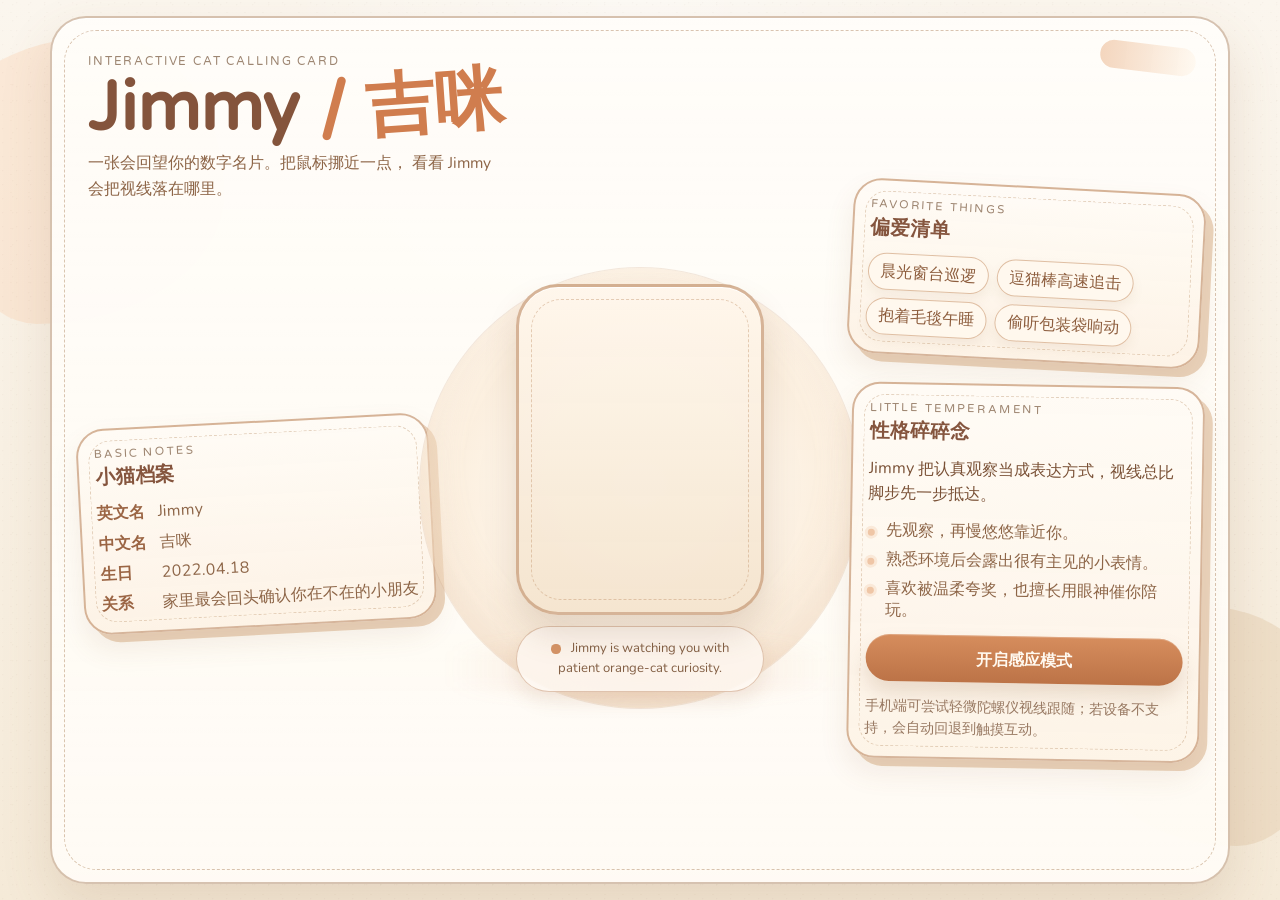
==== src/index.html @ 65460639 "init" ====
<!DOCTYPE html>
<html lang="zh-CN">
<head>
    <meta charset="UTF-8">
    <meta name="viewport" content="width=device-width, initial-scale=1.0">
    <title>Jimmy | 吉咪的小猫名片</title>
    <meta
        name="description"
        content="Jimmy 吉咪的互动名片页。把鼠标移到不同位置，看看小猫如何转头望向你。"
    >
    <link rel="preconnect" href="https://fonts.googleapis.com">
    <link rel="preconnect" href="https://fonts.gstatic.com" crossorigin>
    <link
        href="https://fonts.googleapis.com/css2?family=Varela+Round&family=Nunito:wght@400;500;600;700&display=swap"
        rel="stylesheet"
    >
    <link rel="stylesheet" href="./styles.css">
</head>
<body>
    <div class="page-shell">
        <div class="paper-noise" aria-hidden="true"></div>
        <main class="card-stage" aria-labelledby="hero-title">
            <header class="hero-intro">
                <p class="eyebrow">Interactive Cat Calling Card</p>
                <h1 id="hero-title">Jimmy <span>/ 吉咪</span></h1>
                <p class="hero-copy">
                    一张会回望你的数字名片。把鼠标挪近一点，
                    看看 Jimmy 会把视线落在哪里。
                </p>
            </header>

            <section class="profile-board" aria-label="Jimmy 的名片信息">
                <article class="note-card note-card-a" aria-labelledby="profile-basic">
                    <p class="card-tag">basic notes</p>
                    <h2 id="profile-basic">小猫档案</h2>
                    <dl class="profile-list" id="profile-basic-list"></dl>
                </article>

                <div class="cat-spotlight">
                    <div class="spotlight-ring spotlight-ring-back" aria-hidden="true"></div>
                    <figure class="sprite-portrait">
                        <div
                            class="sprite-window"
                            id="sprite-window"
                            role="img"
                            aria-label="Jimmy 的互动头像，会跟随你的鼠标或设备方向转头"
                        >
                            <div class="sprite-sheet sprite-sheet-base" id="sprite-sheet-base"></div>
                            <div class="sprite-sheet sprite-sheet-blend" id="sprite-sheet-blend"></div>
                        </div>
                        <figcaption class="sprite-caption">
                            <span class="caption-pin"></span>
                            Jimmy is watching you with patient orange-cat curiosity.
                        </figcaption>
                    </figure>
                    <div class="spotlight-ring spotlight-ring-front" aria-hidden="true"></div>
                </div>

                <article class="note-card note-card-b" aria-labelledby="profile-likes">
                    <p class="card-tag">favorite things</p>
                    <h2 id="profile-likes">偏爱清单</h2>
                    <ul class="pill-list" id="likes-list"></ul>
                </article>

                <article class="note-card note-card-c" aria-labelledby="profile-traits">
                    <p class="card-tag">little temperament</p>
                    <h2 id="profile-traits">性格碎碎念</h2>
                    <p class="tagline" id="tagline-text"></p>
                    <ul class="traits-list" id="traits-list"></ul>
                    <button type="button" class="sensor-button" id="sensor-button">
                        开启感应模式
                    </button>
                    <p class="sensor-hint" id="sensor-hint">
                        手机端可尝试轻微陀螺仪视线跟随；若设备不支持，会自动回退到触摸互动。
                    </p>
                </article>
            </section>
        </main>
    </div>

    <script src="./main.js"></script>
</body>
</html>
---- src/styles.css ----
:root {
    --bg: #f7f0e3;
    --bg-deep: #efe2cb;
    --paper: rgba(255, 251, 244, 0.94);
    --paper-strong: #fff9f0;
    --ink: #734c31;
    --ink-soft: #8d6547;
    --accent: #d07d4e;
    --accent-soft: #efc6a6;
    --line: #cda886;
    --shadow: rgba(146, 101, 62, 0.16);
    --shadow-strong: rgba(122, 84, 51, 0.24);
    --frame-width: 834px;
    --frame-height: 1112px;
    --card-radius: 28px;
    --card-border: 2px;
    --stage-width: min(1180px, calc(100vw - 2rem));
}

*,
*::before,
*::after {
    box-sizing: border-box;
}

html,
body {
    margin: 0;
    min-height: 100%;
}

body {
    font-family: "Nunito", sans-serif;
    color: var(--ink);
    background:
        radial-gradient(circle at top, rgba(255, 255, 255, 0.5), transparent 32%),
        linear-gradient(180deg, #fbf6ee 0%, #f5ead8 100%);
    overflow-x: hidden;
}

body::before,
body::after {
    content: "";
    position: fixed;
    inset: auto;
    pointer-events: none;
    z-index: 0;
    filter: blur(0.4px);
}

body::before {
    top: 4vh;
    left: -4rem;
    width: 18rem;
    height: 18rem;
    border-radius: 59% 41% 65% 35% / 39% 55% 45% 61%;
    background: rgba(251, 215, 186, 0.42);
}

body::after {
    right: -3rem;
    bottom: 6vh;
    width: 15rem;
    height: 15rem;
    border-radius: 47% 53% 38% 62% / 54% 43% 57% 46%;
    background: rgba(224, 196, 163, 0.38);
}

.page-shell {
    position: relative;
    min-height: 100vh;
    display: grid;
    place-items: center;
    padding: 1rem;
}

.paper-noise {
    position: fixed;
    inset: 0;
    pointer-events: none;
    opacity: 0.13;
    background-image:
        radial-gradient(circle at 20% 20%, rgba(98, 64, 37, 0.22) 0 0.7px, transparent 0.8px),
        radial-gradient(circle at 80% 30%, rgba(98, 64, 37, 0.18) 0 0.7px, transparent 0.8px),
        radial-gradient(circle at 60% 70%, rgba(98, 64, 37, 0.16) 0 0.8px, transparent 0.9px);
    background-size: 14px 14px, 16px 16px, 18px 18px;
    z-index: 0;
}

.card-stage {
    position: relative;
    z-index: 1;
    width: var(--stage-width);
    min-height: min(920px, calc(100vh - 2rem));
    background:
        linear-gradient(180deg, rgba(255, 255, 255, 0.42), rgba(255, 255, 255, 0.18)),
        var(--paper);
    border: var(--card-border) solid rgba(164, 122, 87, 0.45);
    border-radius: 36px;
    box-shadow:
        0 22px 50px var(--shadow),
        inset 0 1px 0 rgba(255, 255, 255, 0.85);
    padding: 1.25rem;
    overflow: hidden;
}

.card-stage::before,
.card-stage::after {
    content: "";
    position: absolute;
    pointer-events: none;
    border-radius: 32px;
}

.card-stage::before {
    inset: 12px;
    border: 1.5px dashed rgba(176, 135, 98, 0.48);
}

.card-stage::after {
    right: 2rem;
    top: 1.6rem;
    width: 96px;
    height: 28px;
    background: linear-gradient(90deg, rgba(239, 198, 166, 0.8), rgba(255, 241, 223, 0.35));
    border-radius: 999px;
    transform: rotate(7deg);
    opacity: 0.9;
}

.hero-intro {
    position: relative;
    z-index: 2;
    display: grid;
    gap: 0.5rem;
    max-width: 28rem;
    padding: 1rem 1rem 0;
}

.eyebrow,
.card-tag {
    margin: 0;
    font-family: "Varela Round", sans-serif;
    text-transform: uppercase;
    letter-spacing: 0.16em;
    font-size: 0.72rem;
    color: rgba(116, 82, 56, 0.7);
}

.hero-intro h1 {
    margin: 0;
    font-family: "Varela Round", sans-serif;
    font-size: clamp(2.6rem, 5.4vw, 4.4rem);
    line-height: 0.95;
    color: #84543c;
}

.hero-intro h1 span {
    display: inline-block;
    color: var(--accent);
    transform: rotate(-4deg) translateY(-2px);
}

.hero-copy {
    margin: 0;
    max-width: 26rem;
    font-size: 0.98rem;
    line-height: 1.68;
    color: var(--ink-soft);
}

.profile-board {
    position: relative;
    display: grid;
    grid-template-columns: minmax(220px, 0.9fr) minmax(300px, 1fr) minmax(220px, 0.9fr);
    grid-template-areas:
        "left cat right"
        "left cat lower";
    align-items: center;
    gap: 0.8rem;
    min-height: 560px;
    padding: 0.25rem 0.35rem 0.35rem;
}

.note-card {
    position: relative;
    background: linear-gradient(180deg, rgba(255, 251, 246, 0.95), rgba(253, 243, 229, 0.92));
    border: 2px solid rgba(198, 154, 120, 0.72);
    border-radius: var(--card-radius);
    box-shadow:
        0 14px 28px rgba(146, 101, 62, 0.11),
        8px 8px 0 rgba(232, 205, 178, 0.85);
    padding: 1rem 1rem 1.08rem;
}

.note-card::before {
    content: "";
    position: absolute;
    inset: 10px;
    border: 1px dashed rgba(197, 161, 126, 0.48);
    border-radius: 22px;
    pointer-events: none;
}

.note-card h2 {
    margin: 0.2rem 0 0.75rem;
    font-family: "Varela Round", sans-serif;
    font-size: 1.22rem;
    color: #85553e;
}

.note-card-a {
    grid-area: left;
    transform: rotate(-3deg) translateY(2.25rem);
}

.note-card-b {
    grid-area: right;
    transform: rotate(3deg) translateY(-1.25rem);
}

.note-card-c {
    grid-area: lower;
    transform: rotate(1deg) translateY(-0.6rem);
}

.profile-list {
    display: grid;
    grid-template-columns: auto 1fr;
    gap: 0.52rem 0.82rem;
    margin: 0;
}

.profile-list dt {
    font-weight: 700;
    color: #9b6544;
}

.profile-list dd {
    margin: 0;
    color: var(--ink-soft);
}

.pill-list,
.traits-list {
    list-style: none;
    margin: 0;
    padding: 0;
}

.pill-list {
    display: flex;
    flex-wrap: wrap;
    gap: 0.5rem;
}

.pill-list li {
    padding: 0.4rem 0.72rem;
    border-radius: 999px;
    background: rgba(255, 248, 238, 0.96);
    border: 1.5px solid rgba(203, 155, 117, 0.62);
    color: #8d5d3d;
    box-shadow: 0 6px 12px rgba(146, 101, 62, 0.08);
}

.tagline {
    margin: 0 0 0.75rem;
    color: #7a5136;
    line-height: 1.58;
}

.traits-list {
    display: grid;
    gap: 0.44rem;
    color: var(--ink-soft);
}

.traits-list li {
    position: relative;
    padding-left: 1.15rem;
}

.traits-list li::before {
    content: "";
    position: absolute;
    left: 0;
    top: 0.65rem;
    width: 0.45rem;
    height: 0.45rem;
    border-radius: 50%;
    background: var(--accent-soft);
    box-shadow: 0 0 0 3px rgba(239, 198, 166, 0.3);
}

.cat-spotlight {
    grid-area: cat;
    position: relative;
    display: grid;
    place-items: center;
    min-height: 450px;
    padding: 0.35rem 0;
}

.spotlight-ring {
    position: absolute;
    border-radius: 50%;
    pointer-events: none;
}

.spotlight-ring-back {
    width: min(64vw, 440px);
    height: min(64vw, 440px);
    background:
        radial-gradient(circle, rgba(255, 251, 246, 0.94) 0%, rgba(249, 229, 204, 0.55) 58%, rgba(239, 210, 181, 0.14) 100%);
    box-shadow:
        0 0 0 1px rgba(205, 168, 134, 0.25),
        inset 0 -24px 40px rgba(228, 197, 166, 0.34);
}

.spotlight-ring-front {
    bottom: 1rem;
    width: min(72vw, 480px);
    height: 56px;
    border-radius: 50%;
    background: radial-gradient(circle, rgba(208, 125, 78, 0.18) 0%, rgba(208, 125, 78, 0.04) 62%, transparent 80%);
    filter: blur(8px);
}

.sprite-portrait {
    position: relative;
    margin: 0;
    display: grid;
    gap: 0.7rem;
    justify-items: center;
    z-index: 1;
}

.sprite-window {
    position: relative;
    width: min(100%, 340px);
    aspect-ratio: 834 / 1112;
    border-radius: 42px;
    overflow: hidden;
    border: 3px solid rgba(198, 154, 120, 0.72);
    background:
        linear-gradient(180deg, rgba(255, 247, 236, 0.95), rgba(244, 228, 206, 0.92));
    box-shadow:
        0 20px 32px rgba(122, 84, 51, 0.18),
        inset 0 1px 0 rgba(255, 255, 255, 0.86);
}

.sprite-window::before {
    content: "";
    position: absolute;
    inset: 12px;
    border: 1px dashed rgba(192, 146, 106, 0.42);
    border-radius: 30px;
    pointer-events: none;
    z-index: 1;
}

.sprite-window.is-idle {
    animation: breathingGlow 4.2s ease-in-out infinite;
}

.sprite-sheet {
    position: absolute;
    inset: 0 auto auto 0;
    width: var(--frame-width);
    height: var(--frame-height);
    background-image: url("./assets/sprite.webp");
    background-repeat: no-repeat;
    background-size: 10008px 11120px;
    transform-origin: top left;
    transform: scale(calc(min(420, max(260, 36vw)) / var(--frame-width)));
    will-change: transform, opacity, background-position;
}

.sprite-sheet-base {
    opacity: 1;
}

.sprite-sheet-blend {
    opacity: 0;
}

.sprite-caption {
    max-width: 15.5rem;
    margin: 0;
    padding: 0.75rem 1rem;
    border-radius: 999px;
    background: rgba(255, 250, 244, 0.84);
    border: 1.5px solid rgba(198, 154, 120, 0.55);
    color: rgba(120, 82, 54, 0.92);
    text-align: center;
    font-size: 0.82rem;
    line-height: 1.52;
    box-shadow: 0 10px 18px rgba(146, 101, 62, 0.1);
}

.caption-pin {
    display: inline-block;
    width: 0.58rem;
    height: 0.58rem;
    margin-right: 0.45rem;
    border-radius: 50%;
    background: #d59466;
    vertical-align: middle;
}

.sensor-button {
    appearance: none;
    border: 0;
    border-radius: 999px;
    margin-top: 0.85rem;
    padding: 0.78rem 1.05rem;
    width: 100%;
    font: inherit;
    font-weight: 700;
    color: #fff9f0;
    background: linear-gradient(180deg, #d68d5d, #bc7347);
    box-shadow:
        0 12px 20px rgba(146, 101, 62, 0.18),
        inset 0 1px 0 rgba(255, 255, 255, 0.22);
    cursor: pointer;
    transition: transform 180ms ease, box-shadow 180ms ease, filter 180ms ease;
}

.sensor-button:hover,
.sensor-button:focus-visible {
    transform: translateY(-2px);
    box-shadow:
        0 16px 24px rgba(146, 101, 62, 0.2),
        inset 0 1px 0 rgba(255, 255, 255, 0.25);
    filter: saturate(1.05);
}

.sensor-button:focus-visible {
    outline: 3px solid rgba(210, 125, 78, 0.25);
    outline-offset: 3px;
}

.sensor-button.is-disabled {
    opacity: 0.68;
}

.sensor-hint {
    margin: 0.85rem 0 0;
    color: rgba(123, 86, 60, 0.78);
    font-size: 0.88rem;
    line-height: 1.56;
}

@keyframes breathingGlow {
    0%,
    100% {
        box-shadow:
            0 18px 28px rgba(122, 84, 51, 0.16),
            inset 0 1px 0 rgba(255, 255, 255, 0.86);
        transform: translateY(0);
    }

    50% {
        box-shadow:
            0 24px 34px rgba(122, 84, 51, 0.22),
            inset 0 1px 0 rgba(255, 255, 255, 0.92);
        transform: translateY(-2px);
    }
}

@media (max-width: 980px) {
    .card-stage {
        min-height: auto;
        padding: 1rem;
    }

    .profile-board {
        grid-template-columns: 1fr;
        grid-template-areas:
            "cat"
            "left"
            "right"
            "lower";
        gap: 1rem;
        min-height: auto;
        padding-bottom: 0.5rem;
    }

    .hero-intro {
        padding: 0.5rem 0.5rem 0;
    }

    .note-card-a,
    .note-card-b,
    .note-card-c {
        transform: none;
    }

    .cat-spotlight {
        min-height: 0;
        padding: 0.5rem 0 0.75rem;
    }

    .spotlight-ring-back {
        width: min(90vw, 500px);
        height: min(90vw, 500px);
    }

    .spotlight-ring-front {
        bottom: 0;
    }
}

@media (max-height: 760px) and (min-width: 981px) {
    .card-stage {
        padding: 1rem;
    }

    .hero-intro {
        max-width: 24rem;
        gap: 0.35rem;
        padding: 0.55rem 0.6rem 0;
    }

    .eyebrow,
    .card-tag {
        font-size: 0.66rem;
    }

    .hero-intro h1 {
        font-size: clamp(2.2rem, 4.6vw, 3.7rem);
    }

    .hero-copy {
        font-size: 0.9rem;
        line-height: 1.52;
    }

    .profile-board {
        min-height: 390px;
        gap: 0.65rem;
        padding-top: 0.1rem;
        align-items: start;
    }

    .note-card {
        padding: 0.82rem 0.82rem 0.9rem;
    }

    .note-card h2 {
        margin-bottom: 0.55rem;
        font-size: 1.08rem;
    }

    .profile-list,
    .pill-list,
    .traits-list,
    .tagline,
    .sensor-hint {
        font-size: 0.84rem;
    }

    .profile-list {
        gap: 0.35rem 0.6rem;
    }

    .pill-list li {
        padding: 0.28rem 0.55rem;
    }

    .cat-spotlight {
        min-height: 300px;
        padding-top: 0;
    }

    .spotlight-ring-back {
        width: 290px;
        height: 290px;
    }

    .spotlight-ring-front {
        width: 330px;
        height: 38px;
        bottom: 0.2rem;
    }

    .sprite-window {
        width: 220px;
        border-radius: 24px;
    }

    .sprite-window::before {
        inset: 8px;
        border-radius: 18px;
    }

    .sprite-caption {
        display: none;
    }

    .sensor-button {
        margin-top: 0.65rem;
        padding: 0.6rem 0.88rem;
    }

    .sensor-hint {
        margin-top: 0.55rem;
        line-height: 1.45;
    }

    .tagline {
        margin-bottom: 0.45rem;
        line-height: 1.45;
    }

    .traits-list {
        gap: 0.34rem;
    }

    .traits-list li {
        padding-left: 0.95rem;
    }

    .traits-list li::before {
        top: 0.5rem;
    }

    .note-card-a,
    .note-card-b,
    .note-card-c {
        transform: none;
    }
}

@media (max-width: 720px) {
    .page-shell {
        padding: 0.75rem;
    }

    .card-stage {
        width: min(100%, 560px);
        border-radius: 28px;
    }

    .card-stage::after {
        width: 72px;
        height: 24px;
        top: 1.05rem;
        right: 1rem;
    }

    .hero-intro h1 {
        font-size: clamp(2.35rem, 12vw, 3.6rem);
    }

    .hero-copy {
        font-size: 0.97rem;
    }

    .note-card {
        padding: 1rem;
    }

    .note-card h2 {
        font-size: 1.2rem;
    }

    .sprite-window {
        width: min(100%, 320px);
        border-radius: 32px;
    }

    .sprite-caption {
        max-width: 15rem;
        font-size: 0.88rem;
    }
}

@media (max-width: 420px) {
    .page-shell {
        padding: 0.55rem;
    }

    .card-stage {
        width: 100%;
        padding: 0.8rem;
    }

    .card-stage::before {
        inset: 8px;
    }

    .hero-intro {
        gap: 0.45rem;
        padding: 0.25rem 0.25rem 0;
    }

    .hero-copy {
        line-height: 1.68;
    }

    .profile-list {
        grid-template-columns: 1fr;
        gap: 0.2rem;
    }

    .profile-list dt {
        margin-top: 0.5rem;
    }

    .sprite-window {
        width: min(100%, 280px);
    }

    .sensor-button {
        min-height: 48px;
    }
}

@media (prefers-reduced-motion: reduce) {
    *,
    *::before,
    *::after {
        animation: none !important;
        transition: none !important;
        scroll-behavior: auto !important;
    }

    .sprite-window.is-idle {
        animation: none;
    }
}
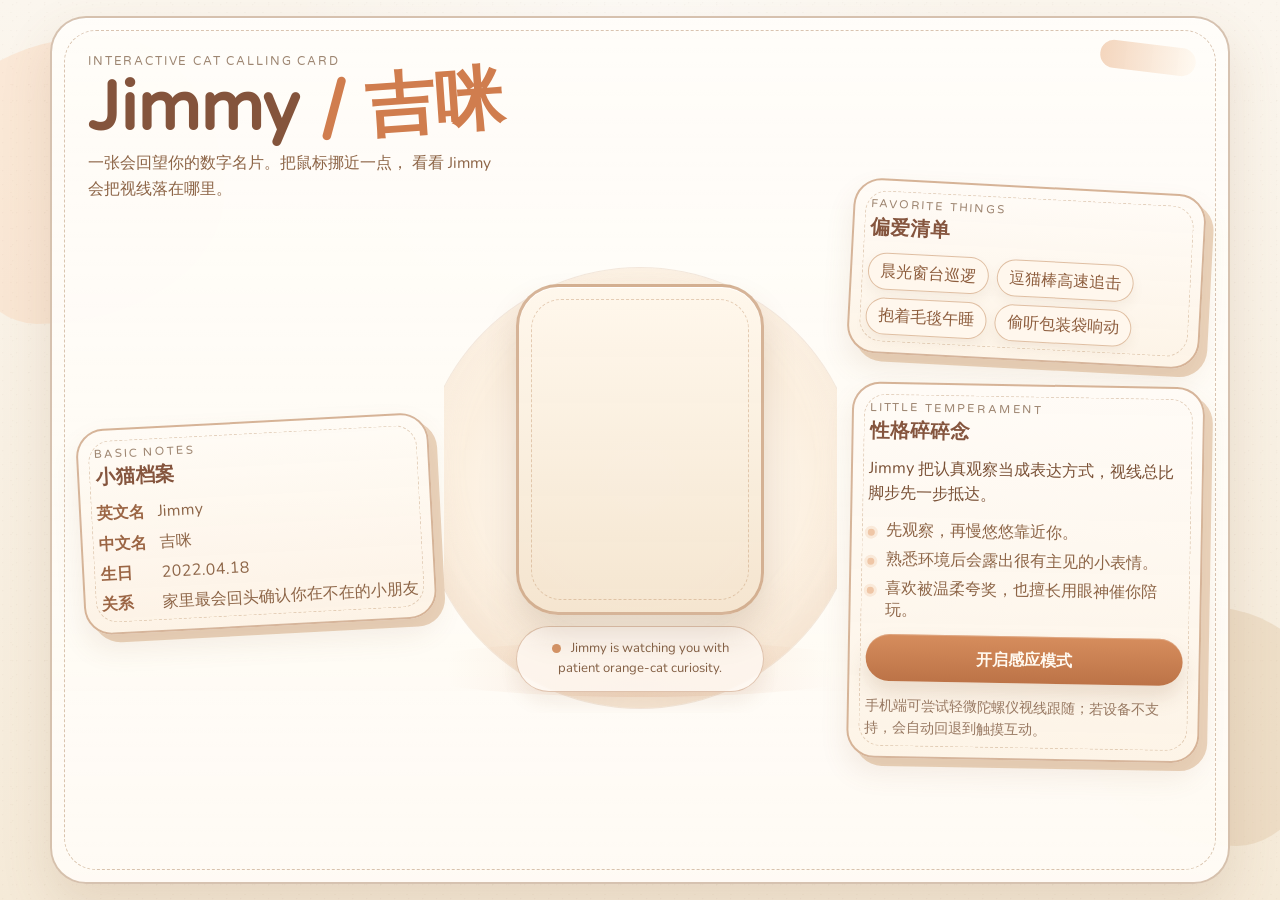
==== commit 3480a25d: "优化加载逻辑" ====
--- a/src/index.html
+++ b/src/index.html
@@ -45,8 +45,10 @@
                             role="img"
                             aria-label="Jimmy 的互动头像，会跟随你的鼠标或设备方向转头"
                         >
-                            <div class="sprite-sheet sprite-sheet-base" id="sprite-sheet-base"></div>
-                            <div class="sprite-sheet sprite-sheet-blend" id="sprite-sheet-blend"></div>
+                            <div class="sprite-loader" id="sprite-loader" aria-hidden="true">
+                                <span class="sprite-loader-spinner"></span>
+                            </div>
+                            <div class="sprite-sheet" id="sprite-sheet"></div>
                         </div>
                         <figcaption class="sprite-caption">
                             <span class="caption-pin"></span>
--- a/src/styles.css
+++ b/src/styles.css
@@ -45,7 +45,6 @@
     inset: auto;
     pointer-events: none;
     z-index: 0;
-    filter: blur(0.4px);
 }
 
 body::before {
@@ -85,6 +84,7 @@
         radial-gradient(circle at 60% 70%, rgba(98, 64, 37, 0.16) 0 0.8px, transparent 0.9px);
     background-size: 14px 14px, 16px 16px, 18px 18px;
     z-index: 0;
+    contain: paint;
 }
 
 .card-stage {
@@ -102,6 +102,8 @@
         inset 0 1px 0 rgba(255, 255, 255, 0.85);
     padding: 1.25rem;
     overflow: hidden;
+    isolation: isolate;
+    contain: layout paint;
 }
 
 .card-stage::before,
@@ -299,6 +301,8 @@
     place-items: center;
     min-height: 450px;
     padding: 0.35rem 0;
+    isolation: isolate;
+    contain: layout paint;
 }
 
 .spotlight-ring {
@@ -323,7 +327,7 @@
     height: 56px;
     border-radius: 50%;
     background: radial-gradient(circle, rgba(208, 125, 78, 0.18) 0%, rgba(208, 125, 78, 0.04) 62%, transparent 80%);
-    filter: blur(8px);
+    opacity: 0.85;
 }
 
 .sprite-portrait {
@@ -347,6 +351,14 @@
     box-shadow:
         0 20px 32px rgba(122, 84, 51, 0.18),
         inset 0 1px 0 rgba(255, 255, 255, 0.86);
+    contain: paint;
+    isolation: isolate;
+    transform: translateZ(0);
+    backface-visibility: hidden;
+}
+
+.sprite-window.is-loading .sprite-sheet {
+    opacity: 0;
 }
 
 .sprite-window::before {
@@ -365,23 +377,41 @@
 
 .sprite-sheet {
     position: absolute;
-    inset: 0 auto auto 0;
-    width: var(--frame-width);
-    height: var(--frame-height);
-    background-image: url("./assets/sprite.webp");
-    background-repeat: no-repeat;
-    background-size: 10008px 11120px;
-    transform-origin: top left;
-    transform: scale(calc(min(420, max(260, 36vw)) / var(--frame-width)));
-    will-change: transform, opacity, background-position;
-}
-
-.sprite-sheet-base {
+    inset: 0;
+    background: url("./assets/sprite.webp") no-repeat 0 0 / 1200% 1000%;
+    will-change: background-position;
+    transform: translateZ(0);
+    backface-visibility: hidden;
+    image-rendering: -webkit-optimize-contrast;
     opacity: 1;
-}
-
-.sprite-sheet-blend {
+    transition: opacity 220ms ease;
+}
+
+.sprite-loader {
+    position: absolute;
+    inset: 0;
+    display: grid;
+    place-items: center;
+    background:
+        radial-gradient(circle at 50% 35%, rgba(255, 251, 246, 0.9), rgba(248, 233, 211, 0.82) 58%, rgba(243, 222, 196, 0.76) 100%);
+    z-index: 2;
+    opacity: 1;
+    transition: opacity 240ms ease, visibility 240ms ease;
+}
+
+.sprite-window.is-ready .sprite-loader {
     opacity: 0;
+    visibility: hidden;
+    pointer-events: none;
+}
+
+.sprite-loader-spinner {
+    width: 2.9rem;
+    height: 2.9rem;
+    border-radius: 50%;
+    border: 2px solid rgba(176, 130, 95, 0.22);
+    border-top-color: rgba(208, 125, 78, 0.9);
+    animation: spriteSpin 0.92s linear infinite;
 }
 
 .sprite-caption {
@@ -468,6 +498,12 @@
     }
 }
 
+@keyframes spriteSpin {
+    to {
+        transform: rotate(360deg);
+    }
+}
+
 @media (max-width: 980px) {
     .card-stage {
         min-height: auto;
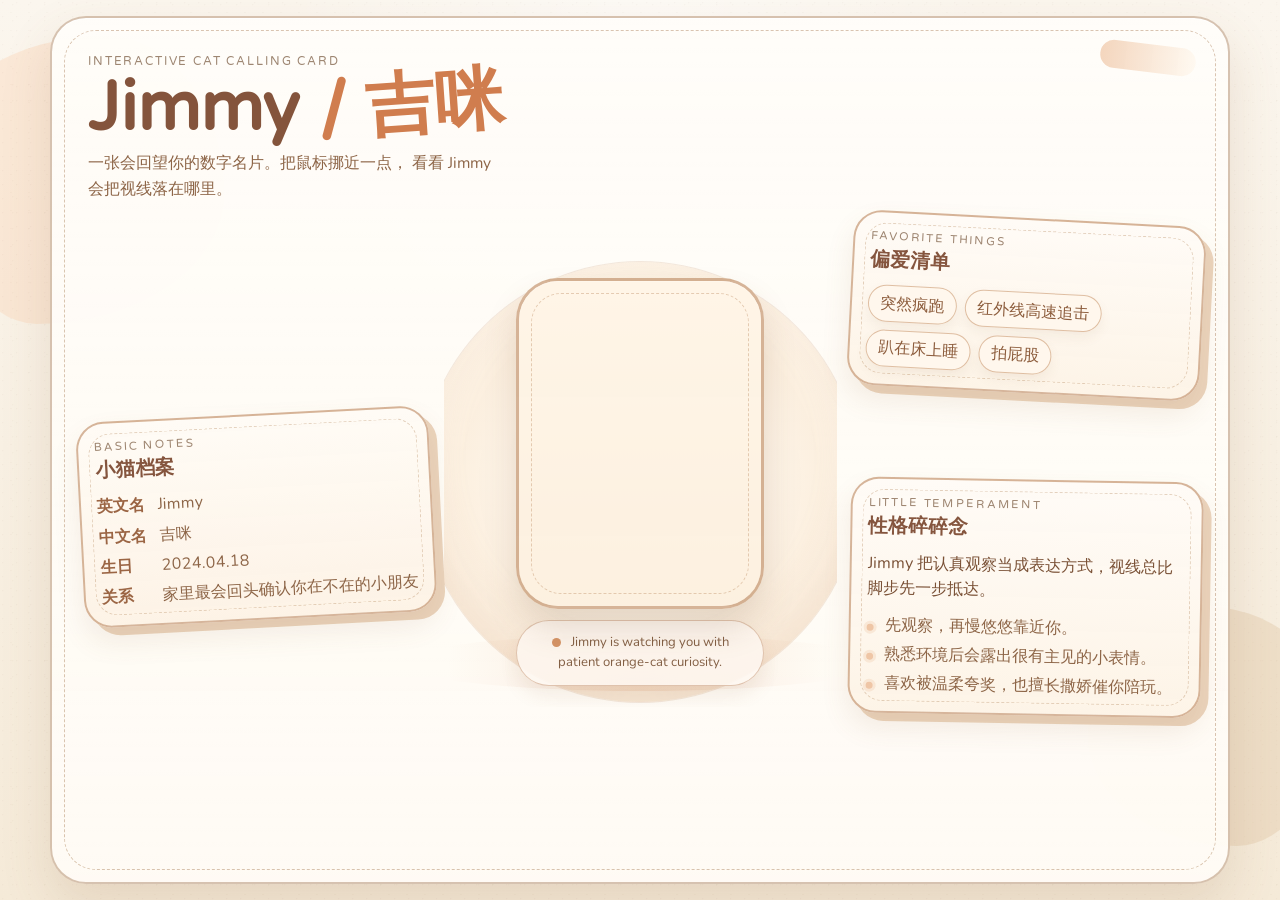
==== commit 8515ac25: "优化渲染方式" ====
--- a/src/index.html
+++ b/src/index.html
@@ -48,7 +48,7 @@
                             <div class="sprite-loader" id="sprite-loader" aria-hidden="true">
                                 <span class="sprite-loader-spinner"></span>
                             </div>
-                            <div class="sprite-sheet" id="sprite-sheet"></div>
+                            <canvas class="sprite-canvas" id="sprite-canvas" aria-hidden="true"></canvas>
                         </div>
                         <figcaption class="sprite-caption">
                             <span class="caption-pin"></span>
--- a/src/styles.css
+++ b/src/styles.css
@@ -355,9 +355,10 @@
     isolation: isolate;
     transform: translateZ(0);
     backface-visibility: hidden;
-}
-
-.sprite-window.is-loading .sprite-sheet {
+    pointer-events: none;
+}
+
+.sprite-window.is-loading .sprite-canvas {
     opacity: 0;
 }
 
@@ -375,14 +376,13 @@
     animation: breathingGlow 4.2s ease-in-out infinite;
 }
 
-.sprite-sheet {
+.sprite-canvas {
     position: absolute;
     inset: 0;
-    background: url("./assets/sprite.webp") no-repeat 0 0 / 1200% 1000%;
-    will-change: background-position;
-    transform: translateZ(0);
-    backface-visibility: hidden;
-    image-rendering: -webkit-optimize-contrast;
+    width: 100%;
+    height: 100%;
+    display: block;
+    background-color: rgba(255, 244, 229, 0.72);
     opacity: 1;
     transition: opacity 220ms ease;
 }
@@ -403,6 +403,10 @@
     opacity: 0;
     visibility: hidden;
     pointer-events: none;
+}
+
+.sprite-window.is-ready {
+    pointer-events: auto;
 }
 
 .sprite-loader-spinner {
@@ -440,6 +444,7 @@
 
 .sensor-button {
     appearance: none;
+    display: none;
     border: 0;
     border-radius: 999px;
     margin-top: 0.85rem;
@@ -475,6 +480,7 @@
 }
 
 .sensor-hint {
+    display: none;
     margin: 0.85rem 0 0;
     color: rgba(123, 86, 60, 0.78);
     font-size: 0.88rem;
@@ -545,17 +551,30 @@
     .spotlight-ring-front {
         bottom: 0;
     }
+
+    .sensor-button {
+        display: block;
+    }
+
+    .sensor-hint {
+        display: block;
+    }
 }
 
 @media (max-height: 760px) and (min-width: 981px) {
     .card-stage {
-        padding: 1rem;
+        min-height: min(690px, calc(100vh - 1.5rem));
+        padding: 0.95rem 1rem 1rem;
+    }
+
+    .card-stage::before {
+        inset: 10px;
     }
 
     .hero-intro {
-        max-width: 24rem;
-        gap: 0.35rem;
-        padding: 0.55rem 0.6rem 0;
+        max-width: 28rem;
+        gap: 0.28rem;
+        padding: 0.45rem 0.75rem 0.15rem;
     }
 
     .eyebrow,
@@ -564,28 +583,49 @@
     }
 
     .hero-intro h1 {
-        font-size: clamp(2.2rem, 4.6vw, 3.7rem);
+        font-size: clamp(2.35rem, 4.4vw, 3.75rem);
     }
 
     .hero-copy {
-        font-size: 0.9rem;
-        line-height: 1.52;
+        max-width: 27rem;
+        font-size: 0.88rem;
+        line-height: 1.48;
     }
 
     .profile-board {
-        min-height: 390px;
-        gap: 0.65rem;
-        padding-top: 0.1rem;
-        align-items: start;
+        grid-template-columns: minmax(248px, 1fr) minmax(236px, 0.86fr) minmax(292px, 1.08fr);
+        grid-template-areas:
+            "left cat right"
+            ". cat lower";
+        min-height: 0;
+        gap: 0.72rem 0.95rem;
+        padding: 0.35rem 0.2rem 0.15rem;
+        align-items: center;
+        align-content: start;
     }
 
     .note-card {
-        padding: 0.82rem 0.82rem 0.9rem;
+        padding: 0.86rem 0.9rem 0.94rem;
     }
 
     .note-card h2 {
-        margin-bottom: 0.55rem;
-        font-size: 1.08rem;
+        margin: 0.16rem 0 0.52rem;
+        font-size: 1.1rem;
+    }
+
+    .note-card-a {
+        align-self: start;
+        transform: translateY(0.45rem);
+    }
+
+    .note-card-b {
+        align-self: end;
+        transform: translateY(-0.15rem);
+    }
+
+    .note-card-c {
+        align-self: start;
+        transform: translateY(-0.1rem);
     }
 
     .profile-list,
@@ -601,27 +641,32 @@
     }
 
     .pill-list li {
-        padding: 0.28rem 0.55rem;
+        padding: 0.3rem 0.58rem;
     }
 
     .cat-spotlight {
-        min-height: 300px;
-        padding-top: 0;
+        min-height: 316px;
+        padding: 0.1rem 0 0.35rem;
+        align-self: center;
     }
 
     .spotlight-ring-back {
-        width: 290px;
-        height: 290px;
+        width: 304px;
+        height: 304px;
     }
 
     .spotlight-ring-front {
-        width: 330px;
-        height: 38px;
-        bottom: 0.2rem;
+        width: 346px;
+        height: 40px;
+        bottom: 0.45rem;
+    }
+
+    .sprite-portrait {
+        gap: 0.45rem;
     }
 
     .sprite-window {
-        width: 220px;
+        width: 228px;
         border-radius: 24px;
     }
 
@@ -635,22 +680,22 @@
     }
 
     .sensor-button {
-        margin-top: 0.65rem;
+        margin-top: 0.72rem;
         padding: 0.6rem 0.88rem;
     }
 
     .sensor-hint {
-        margin-top: 0.55rem;
-        line-height: 1.45;
+        margin-top: 0.58rem;
+        line-height: 1.42;
     }
 
     .tagline {
-        margin-bottom: 0.45rem;
-        line-height: 1.45;
+        margin-bottom: 0.42rem;
+        line-height: 1.4;
     }
 
     .traits-list {
-        gap: 0.34rem;
+        gap: 0.28rem;
     }
 
     .traits-list li {
@@ -661,11 +706,6 @@
         top: 0.5rem;
     }
 
-    .note-card-a,
-    .note-card-b,
-    .note-card-c {
-        transform: none;
-    }
 }
 
 @media (max-width: 720px) {
